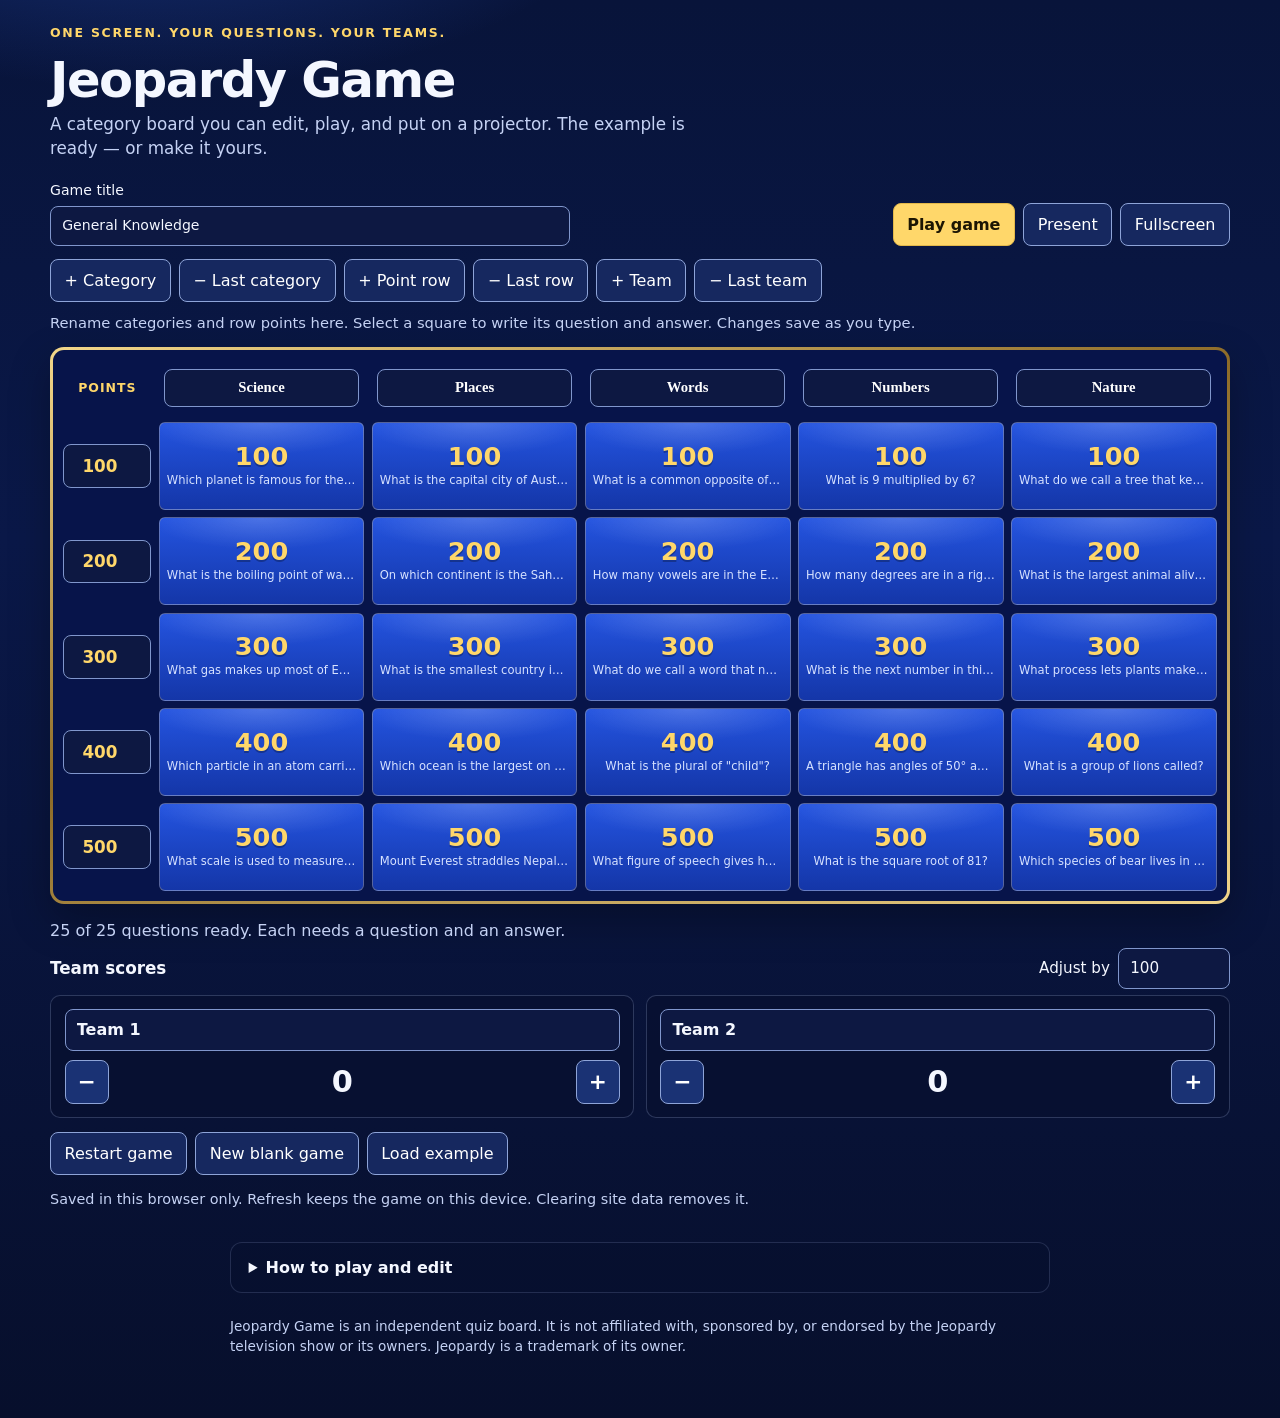
==== index.html @ b9f6a31b "Add a playable Jeopardy-style board A static board for GitHub Pages: edit categories, questions, and" ====
<!DOCTYPE html>
<html lang="en">
<head>
  <meta charset="utf-8">
  <meta name="viewport" content="width=device-width, initial-scale=1">
  <meta name="color-scheme" content="dark">
  <meta name="description" content="Play and edit a Jeopardy-style quiz board with team scores. It runs in the browser, with nothing to install.">
  <title>Jeopardy Game</title>
  <link rel="icon" href="favicon.svg" type="image/svg+xml">
  <link rel="stylesheet" href="styles.css">
</head>
<body>
  <a class="skip" href="#grid">Skip to the board</a>
  <main id="app" class="app">
    <header class="intro">
      <p class="kicker">One screen. Your questions. Your teams.</p>
      <h1>Jeopardy Game</h1>
      <p class="subtitle">A category board you can edit, play, and put on a projector. The example is ready — or make it yours.</p>
      <noscript><p class="warning">Enable JavaScript to edit and play. No account is needed.</p></noscript>
    </header>

    <div id="board" hidden>
      <p id="storage-warning" class="warning" role="alert" hidden></p>
      <div class="toolbar">
        <label class="title-field">
          <span class="title-label">Game title</span>
          <input id="game-title" maxlength="100" autocomplete="off">
        </label>
        <div class="actions">
          <button id="mode-toggle" class="btn primary" type="button">Play game</button>
          <button id="present-toggle" class="btn" type="button">Present</button>
          <button id="fullscreen-toggle" class="btn" type="button">Fullscreen</button>
        </div>
      </div>

      <div id="edit-tools" class="edit-tools">
        <button type="button" class="btn" data-action="add-category">+ Category</button>
        <button type="button" class="btn" data-action="remove-category">&minus; Last category</button>
        <button type="button" class="btn" data-action="add-row">+ Point row</button>
        <button type="button" class="btn" data-action="remove-row">&minus; Last row</button>
        <button type="button" class="btn" data-action="add-team">+ Team</button>
        <button type="button" class="btn" data-action="remove-team">&minus; Last team</button>
        <p class="help">Rename categories and row points here. Select a square to write its question and answer. Changes save as you type.</p>
      </div>

      <div class="grid-scroll">
        <div id="grid" class="grid" aria-label="Game board"></div>
      </div>

      <p id="status" class="status" role="status"></p>

      <div class="toolbar scores-head">
        <strong>Team scores</strong>
        <label class="step-field">Adjust by
          <input id="score-step" type="number" min="1" max="100000" step="1" inputmode="numeric" autocomplete="off">
        </label>
      </div>
      <div id="teams" class="teams"></div>

      <div class="actions game-actions">
        <button id="restart" class="btn" type="button">Restart game</button>
        <button id="blank" class="btn" type="button">New blank game</button>
        <button id="example" class="btn" type="button">Load example</button>
      </div>
      <p class="help save-note">Saved in this browser only. Refresh keeps the game on this device. Clearing site data removes it.</p>
    </div>

    <dialog id="editor" aria-labelledby="editor-title">
      <h2 id="editor-title">Edit question</h2>
      <p class="help">Changes save as you type.</p>
      <label class="field">Question
        <textarea id="edit-question" maxlength="2000"></textarea>
      </label>
      <label class="field">Answer
        <textarea id="edit-answer" maxlength="2000"></textarea>
      </label>
      <label class="check">
        <input id="edit-played" type="checkbox"> Already played
      </label>
      <div class="dialog-actions">
        <button id="edit-done" class="btn primary" type="button">Done</button>
      </div>
    </dialog>

    <dialog id="clue" aria-labelledby="clue-heading">
      <div class="clue-bar">
        <h2 id="clue-heading"></h2>
        <button id="close-clue" class="btn" type="button">Back to grid · mark played</button>
      </div>
      <div class="clue-stage">
        <button id="reveal" class="reveal" type="button">
          <span class="kicker">Question</span>
          <span id="clue-text" class="clue-text"></span>
          <span id="reveal-hint" class="reveal-hint">Reveal answer · click here or press Enter</span>
        </button>
        <div id="answer-wrap" hidden aria-live="polite">
          <p class="kicker">Answer</p>
          <p id="answer-text" class="answer-text"></p>
        </div>
      </div>
      <p id="award-hint" class="help center"></p>
      <div id="clue-teams" class="teams"></div>
    </dialog>
  </main>

  <details class="how-to">
    <summary>How to play and edit</summary>
    <ol>
      <li><strong>Edit the board.</strong> Choose Edit game, rename the categories, and set the points at the start of each row. Click a square to write a question and an answer. Add or remove categories and point rows. Removing one deletes its questions and asks you to confirm.</li>
      <li><strong>Name the teams</strong> before you play. You can add or remove teams in the editor. Removing a team deletes its score and asks you to confirm.</li>
      <li><strong>Play.</strong> A team picks a category and a point value. Click the square to show the question, then click again (or press Enter) to show the answer. There is no automatic judging.</li>
      <li><strong>Score by hand.</strong> While a question is open, + and − add or subtract that question’s points for one team. Scores may go below zero. Back to grid marks the square played, and it turns grey.</li>
      <li><strong>Adjust on the grid.</strong> Set Adjust by, then use a team’s + or − to add or subtract that amount — a bonus, a correction, or a penalty you choose.</li>
      <li><strong>Present</strong> fills the window for a projector or TV. Team scores stay on screen when a question is open. Fullscreen hides the browser toolbar. Exit presentation (or Escape, when no question is open) returns to the page.</li>
      <li><strong>Restart game</strong> clears played squares and sets scores to zero. Questions, categories, point values, and team names stay. New blank game and Load example replace the current game. Each asks you to confirm.</li>
    </ol>
    <p>Only squares with both a question and an answer can be played. The line under the board shows how many are ready, or how many are left.</p>
  </details>

  <footer class="disclaimer">
    <p>Jeopardy Game is an independent quiz board. It is not affiliated with, sponsored by, or endorsed by the Jeopardy television show or its owners. Jeopardy is a trademark of its owner.</p>
  </footer>

  <script type="module" src="js/main.js"></script>
</body>
</html>
---- styles.css ----
:root {
  --ink: #f4f7ff;
  --muted: #c5d2f4;
  --gold: #ffd76a;
  --gold-deep: #e3b84a;
  --navy: #071033;
  --board: #0b1d6e;
  --board-deep: #07144a;
  --cell-top: #2454e0;
  --cell-bottom: #1436a8;
  --line: rgba(255, 215, 120, 0.28);
  --panel: rgba(8, 16, 48, 0.72);
  --focus: #9ae7ff;
  color-scheme: dark;
}

*,
*::before,
*::after {
  box-sizing: border-box;
}

[hidden] {
  display: none !important;
}

html {
  scroll-behavior: smooth;
}

body {
  margin: 0;
  min-height: 100vh;
  color: var(--ink);
  background:
    radial-gradient(900px 420px at 12% -10%, rgba(46, 92, 214, 0.45), transparent 55%),
    linear-gradient(180deg, #08143a 0%, #0a1848 38%, #070f2c 100%);
  font-family: "Segoe UI", "Avenir Next", system-ui, sans-serif;
  font-size: 16px;
  line-height: 1.45;
}

button,
input,
textarea {
  font: inherit;
  color: inherit;
  touch-action: manipulation;
}

button {
  cursor: pointer;
}

button:disabled {
  cursor: default;
  opacity: 0.45;
}

:focus-visible {
  outline: 3px solid var(--focus);
  outline-offset: 2px;
}

.skip {
  position: absolute;
  left: 0.75rem;
  top: -3rem;
  z-index: 5;
  background: #fff;
  color: #102046;
  padding: 0.4rem 0.7rem;
  border-radius: 6px;
}

.skip:focus {
  top: 0.75rem;
}

.app {
  width: min(1180px, calc(100% - 2rem));
  margin: 0 auto;
  padding: 1.5rem 0 2rem;
}

.intro h1 {
  margin: 0.2rem 0 0.35rem;
  font-size: clamp(2rem, 4vw, 3.1rem);
  letter-spacing: -0.03em;
  line-height: 1.05;
}

.kicker {
  margin: 0 0 0.75rem;
  color: var(--gold);
  font-size: 0.78rem;
  font-weight: 700;
  letter-spacing: 0.14em;
  text-transform: uppercase;
}

.subtitle,
.help {
  color: var(--muted);
}

.subtitle {
  margin: 0 0 0.5rem;
  max-width: 42rem;
  font-size: 1.05rem;
}

.toolbar {
  display: flex;
  align-items: flex-end;
  justify-content: space-between;
  flex-wrap: wrap;
  gap: 0.85rem 1rem;
  margin: 1.25rem 0 0.85rem;
}

.actions,
.dialog-actions,
.game-actions {
  display: flex;
  flex-wrap: wrap;
  gap: 0.5rem;
  align-items: center;
}

.game-actions {
  margin-top: 0.4rem;
}

.title-field {
  flex: 1 1 240px;
  max-width: 520px;
  display: flex;
  flex-direction: column;
  gap: 0.3rem;
  font-size: 0.88rem;
}

.step-field {
  display: flex;
  align-items: center;
  gap: 0.5rem;
  font-size: 0.95rem;
}

.step-field input {
  width: 7rem;
}

.btn {
  border: 1px solid #8ea4d8;
  border-radius: 8px;
  background: #16285f;
  color: #fff;
  padding: 0.55rem 0.85rem;
}

.btn:hover:not(:disabled) {
  background: #22387d;
}

.btn.primary {
  background: var(--gold);
  border-color: var(--gold-deep);
  color: #1c1503;
  font-weight: 700;
}

.btn.primary:hover:not(:disabled) {
  background: #ffe39a;
}

input,
textarea {
  width: 100%;
  background: #0d1842;
  border: 1px solid #8096cc;
  border-radius: 8px;
  padding: 0.55rem 0.7rem;
}

textarea {
  min-height: 7.5rem;
  resize: vertical;
}

.edit-tools {
  display: flex;
  flex-wrap: wrap;
  gap: 0.5rem;
  align-items: center;
  margin-bottom: 0.85rem;
}

.edit-tools .help {
  flex-basis: 100%;
  margin: 0.15rem 0 0;
  font-size: 0.92rem;
}

.grid-scroll {
  overflow-x: auto;
  padding: 2px;
}

.board-frame,
.grid-scroll {
  background:
    linear-gradient(var(--board-deep), var(--board-deep)) padding-box,
    linear-gradient(160deg, #f3d78a, #8d6b28 45%, #f0d48a) border-box;
  border: 3px solid transparent;
  border-radius: 14px;
}

.grid-scroll {
  padding: 0.65rem;
  box-shadow: 0 16px 40px rgba(0, 0, 0, 0.28);
}

.grid {
  --cols: 5;
  display: grid;
  gap: 0.45rem;
  min-width: calc(var(--cols) * 7.4rem);
}

.app.is-editing .grid {
  min-width: calc(5.4rem + var(--cols) * 7.4rem);
  grid-template-columns: minmax(4.6rem, 5.5rem) repeat(var(--cols), minmax(0, 1fr));
}

.app:not(.is-editing) .grid {
  grid-template-columns: repeat(var(--cols), minmax(0, 1fr));
}

.app:not(.is-editing) .category {
  background: rgba(0, 0, 0, 0.22);
  border-radius: 6px;
  min-height: 3.6rem;
  padding: 0.5rem 0.35rem;
}

.corner,
.category,
.points {
  display: flex;
  align-items: center;
  justify-content: center;
  min-width: 0;
  min-height: 3.4rem;
  text-align: center;
}

.corner {
  color: var(--gold);
  font-size: 0.78rem;
  font-weight: 700;
  letter-spacing: 0.08em;
  text-transform: uppercase;
}

.category {
  color: #fff;
  font-family: Georgia, "Palatino Linotype", Palatino, serif;
  font-weight: 700;
  font-size: clamp(0.78rem, 1.15vw, 1.05rem);
  letter-spacing: 0.04em;
  line-height: 1.2;
  text-transform: uppercase;
  overflow-wrap: anywhere;
  text-shadow: 0 2px 8px rgba(0, 0, 0, 0.35);
  padding: 0.35rem;
}

.category input,
.points input {
  text-align: center;
  font-weight: 700;
  min-width: 0;
  text-transform: none;
}

.points input {
  color: var(--gold);
  font-size: 1.05rem;
}

.cell {
  appearance: none;
  display: flex;
  flex-direction: column;
  align-items: center;
  justify-content: center;
  gap: 0.15rem;
  min-width: 0;
  min-height: 5.1rem;
  padding: 0.4rem 0.45rem;
  border: 1px solid var(--line);
  border-radius: 6px;
  background:
    radial-gradient(120% 80% at 50% 0%, rgba(255, 255, 255, 0.18), transparent 46%),
    linear-gradient(180deg, var(--cell-top), var(--cell-bottom));
  color: var(--gold);
  text-shadow: 0 2px 0 rgba(5, 16, 48, 0.35);
  user-select: none;
}

.cell:hover:not(:disabled) {
  background:
    radial-gradient(120% 80% at 50% 0%, rgba(255, 255, 255, 0.26), transparent 46%),
    linear-gradient(180deg, #3a6af0, #1a44c4);
}

.cell .value {
  font-size: clamp(1.35rem, 2.5vw, 2.35rem);
  font-weight: 800;
  font-variant-numeric: tabular-nums;
  line-height: 1;
}

.cell .detail {
  max-width: 100%;
  overflow: hidden;
  text-overflow: ellipsis;
  white-space: nowrap;
  color: #d7e2ff;
  font-size: 0.72rem;
  font-weight: 500;
  text-shadow: none;
}

.cell.played {
  background: #3c4454;
  border-color: #5c6576;
  color: #d5dbe6;
  text-shadow: none;
}

.cell.played .detail {
  color: #b7c0d0;
}

.cell.incomplete:not(.played) {
  border-style: dashed;
}

.cell:disabled {
  opacity: 1;
}

.status {
  margin: 0.9rem 0 0.2rem;
  color: var(--muted);
}

.scores-head {
  margin-top: 0.35rem;
  margin-bottom: 0.35rem;
  align-items: center;
}

.scores-head strong {
  font-size: 1.05rem;
}

.teams {
  display: flex;
  flex-wrap: wrap;
  gap: 0.7rem;
  margin: 0.35rem 0 0.9rem;
}

.team {
  flex: 1 1 190px;
  min-width: 0;
  padding: 0.8rem 0.85rem;
  background: var(--panel);
  border: 1px solid rgba(180, 200, 245, 0.22);
  border-radius: 10px;
}

.team input {
  margin-bottom: 0.55rem;
  font-weight: 600;
}

.team-name {
  display: block;
  margin-bottom: 0.35rem;
  font-weight: 700;
  overflow-wrap: anywhere;
}

.score-controls {
  display: flex;
  align-items: center;
  justify-content: space-between;
  gap: 0.45rem;
}

.score {
  font-size: 1.9rem;
  font-weight: 800;
  font-variant-numeric: tabular-nums;
  line-height: 1;
  overflow-wrap: anywhere;
}

.score-btn {
  min-width: 44px;
  min-height: 44px;
  border-radius: 8px;
  border: 1px solid #8ea4d8;
  background: #1a3274;
  color: #fff;
  font-size: 1.35rem;
  font-weight: 700;
  line-height: 1;
}

.score-btn:hover {
  background: #27448f;
}

.save-note {
  margin: 0.85rem 0 0;
  font-size: 0.9rem;
}

.warning {
  margin: 0.85rem 0 0;
  padding: 0.75rem 0.85rem;
  color: var(--gold);
  border: 1px solid var(--gold);
  border-radius: 8px;
  background: rgba(255, 215, 106, 0.08);
}

dialog {
  border: 1px solid #9aafdf;
  border-radius: 14px;
  background: #101a44;
  color: var(--ink);
  padding: 1.25rem 1.35rem 1.4rem;
  width: min(640px, calc(100% - 2rem));
}

dialog::backdrop {
  background: rgba(3, 8, 24, 0.78);
}

dialog h2 {
  margin: 0;
  font-size: 1.25rem;
}

.field {
  display: flex;
  flex-direction: column;
  gap: 0.35rem;
  margin: 0.9rem 0;
}

.check {
  display: flex;
  align-items: center;
  gap: 0.5rem;
  margin: 0.2rem 0 1rem;
}

.check input {
  width: auto;
}

.dialog-actions {
  justify-content: flex-end;
}

#clue {
  width: 100vw;
  height: 100vh;
  height: 100dvh;
  max-width: none;
  max-height: none;
  margin: 0;
  border: 0;
  border-radius: 0;
  background:
    radial-gradient(800px 400px at 50% 0%, rgba(46, 92, 214, 0.35), transparent 60%),
    #071033;
}

#clue[open] {
  display: flex;
  flex-direction: column;
  overflow: hidden;
}

.clue-bar {
  display: flex;
  align-items: center;
  justify-content: space-between;
  gap: 0.75rem 1rem;
  flex-wrap: wrap;
  flex: none;
}

.clue-bar h2 {
  font-size: clamp(1.1rem, 2vw, 1.6rem);
}

.clue-stage {
  flex: 1;
  min-height: 0;
  overflow: auto;
  display: flex;
  flex-direction: column;
  align-items: center;
  justify-content: center;
  text-align: center;
  padding: clamp(1rem, 4vh, 3rem) 0.5rem;
}

.reveal {
  border: 0;
  background: transparent;
  width: min(1000px, 100%);
  padding: 0.5rem;
  color: inherit;
}

.reveal:focus-visible {
  outline: none;
}

.reveal:focus-visible .clue-text {
  text-decoration: underline;
  text-decoration-color: var(--focus);
  text-decoration-thickness: 3px;
  text-underline-offset: 0.16em;
}

.reveal.is-revealed {
  cursor: default;
}

.clue-text,
.answer-text {
  display: block;
  margin: 0.35rem 0 0;
  font-size: clamp(1.7rem, 4.4vw, 3.6rem);
  line-height: 1.25;
  overflow-wrap: anywhere;
  white-space: pre-wrap;
}

.answer-text {
  color: var(--gold);
  font-weight: 700;
}

.app.is-editing .cell {
  min-height: 5.5rem;
}

.app.is-editing .cell .value {
  font-size: clamp(1.15rem, 2vw, 1.7rem);
}

.reveal-hint {
  display: block;
  margin-top: 1.6rem;
  color: var(--muted);
  font-size: 0.95rem;
}

.center {
  text-align: center;
  flex: none;
  margin: 0.2rem 0 0.4rem;
}

#clue .teams {
  flex: none;
  margin-bottom: 0.2rem;
}

.how-to,
.disclaimer {
  width: min(820px, calc(100% - 2rem));
  margin: 0 auto 1.5rem;
  color: var(--muted);
}

.how-to {
  background: rgba(8, 16, 48, 0.45);
  border: 1px solid rgba(180, 200, 245, 0.16);
  border-radius: 12px;
  padding: 0.85rem 1.1rem 0.2rem;
}

.how-to summary {
  cursor: pointer;
  color: var(--ink);
  font-weight: 700;
  margin-bottom: 0.6rem;
}

.how-to li {
  margin: 0.45rem 0;
}

.disclaimer {
  font-size: 0.85rem;
  padding-bottom: 1.5rem;
}

.app.is-presenting {
  position: fixed;
  inset: 0;
  z-index: 20;
  display: flex;
  flex-direction: column;
  width: auto;
  max-width: none;
  margin: 0;
  padding: 0.65rem 1rem 0.85rem;
  overflow: auto;
  background: #061033;
}

.app.is-presenting #board {
  flex: 1;
  display: flex;
  flex-direction: column;
  min-height: 0;
}

.app.is-presenting .grid-scroll {
  flex: 1 1 auto;
  min-height: 0;
  display: flex;
  flex-direction: column;
}

.app.is-presenting .grid {
  flex: 1;
  min-height: 0;
  grid-template-rows: auto repeat(var(--rows, 5), minmax(64px, 1fr));
}

body.is-presenting {
  overflow: hidden;
}

.app.is-presenting .intro,
.app.is-presenting .save-note {
  display: none;
}

.app.is-presenting .title-field {
  flex: 1 1 100%;
  max-width: none;
}

.app.is-presenting .title-label {
  position: absolute;
  width: 1px;
  height: 1px;
  overflow: hidden;
  clip: rect(0 0 0 0);
}

.app.is-presenting .title-field input {
  border-color: transparent;
  background: transparent;
  text-align: center;
  font-size: clamp(1.6rem, 3vw, 2.5rem);
  font-weight: 800;
  padding-top: 0.15rem;
  padding-bottom: 0.15rem;
}

.app.is-presenting .toolbar {
  margin-top: 0.25rem;
}

.app.is-presenting .category {
  font-size: clamp(0.9rem, 2.1vh, 1.65rem);
}

.app.is-presenting .cell {
  min-height: 0;
  height: 100%;
}

.app.is-presenting .cell .value {
  font-size: clamp(1.8rem, 5.6vh, 4.25rem);
}

.app.is-presenting .team {
  background: rgba(12, 24, 68, 0.9);
}

.app.is-presenting .score {
  font-size: clamp(1.8rem, 3vh, 2.4rem);
}

body:not(.is-editing) .title-label {
  position: absolute;
  width: 1px;
  height: 1px;
  overflow: hidden;
  clip: rect(0 0 0 0);
}

body:not(.is-editing) .title-field input {
  border-color: transparent;
  background: transparent;
  font-size: clamp(1.35rem, 2.4vw, 1.9rem);
  font-weight: 800;
  padding-left: 0;
  padding-right: 0;
}

@media (max-width: 640px) {
  .app {
    width: min(100% - 1.2rem, 1180px);
    padding-top: 1rem;
  }

  .toolbar,
  .scores-head {
    align-items: stretch;
  }

  .title-field,
  .step-field {
    max-width: none;
  }

  .step-field {
    justify-content: space-between;
  }

  .cell {
    min-height: 4.4rem;
  }

  #clue {
    padding: 0.85rem;
  }

  .clue-text,
  .answer-text {
    font-size: clamp(1.45rem, 7vw, 2.2rem);
  }
}

@media (prefers-reduced-motion: reduce) {
  html {
    scroll-behavior: auto;
  }
}
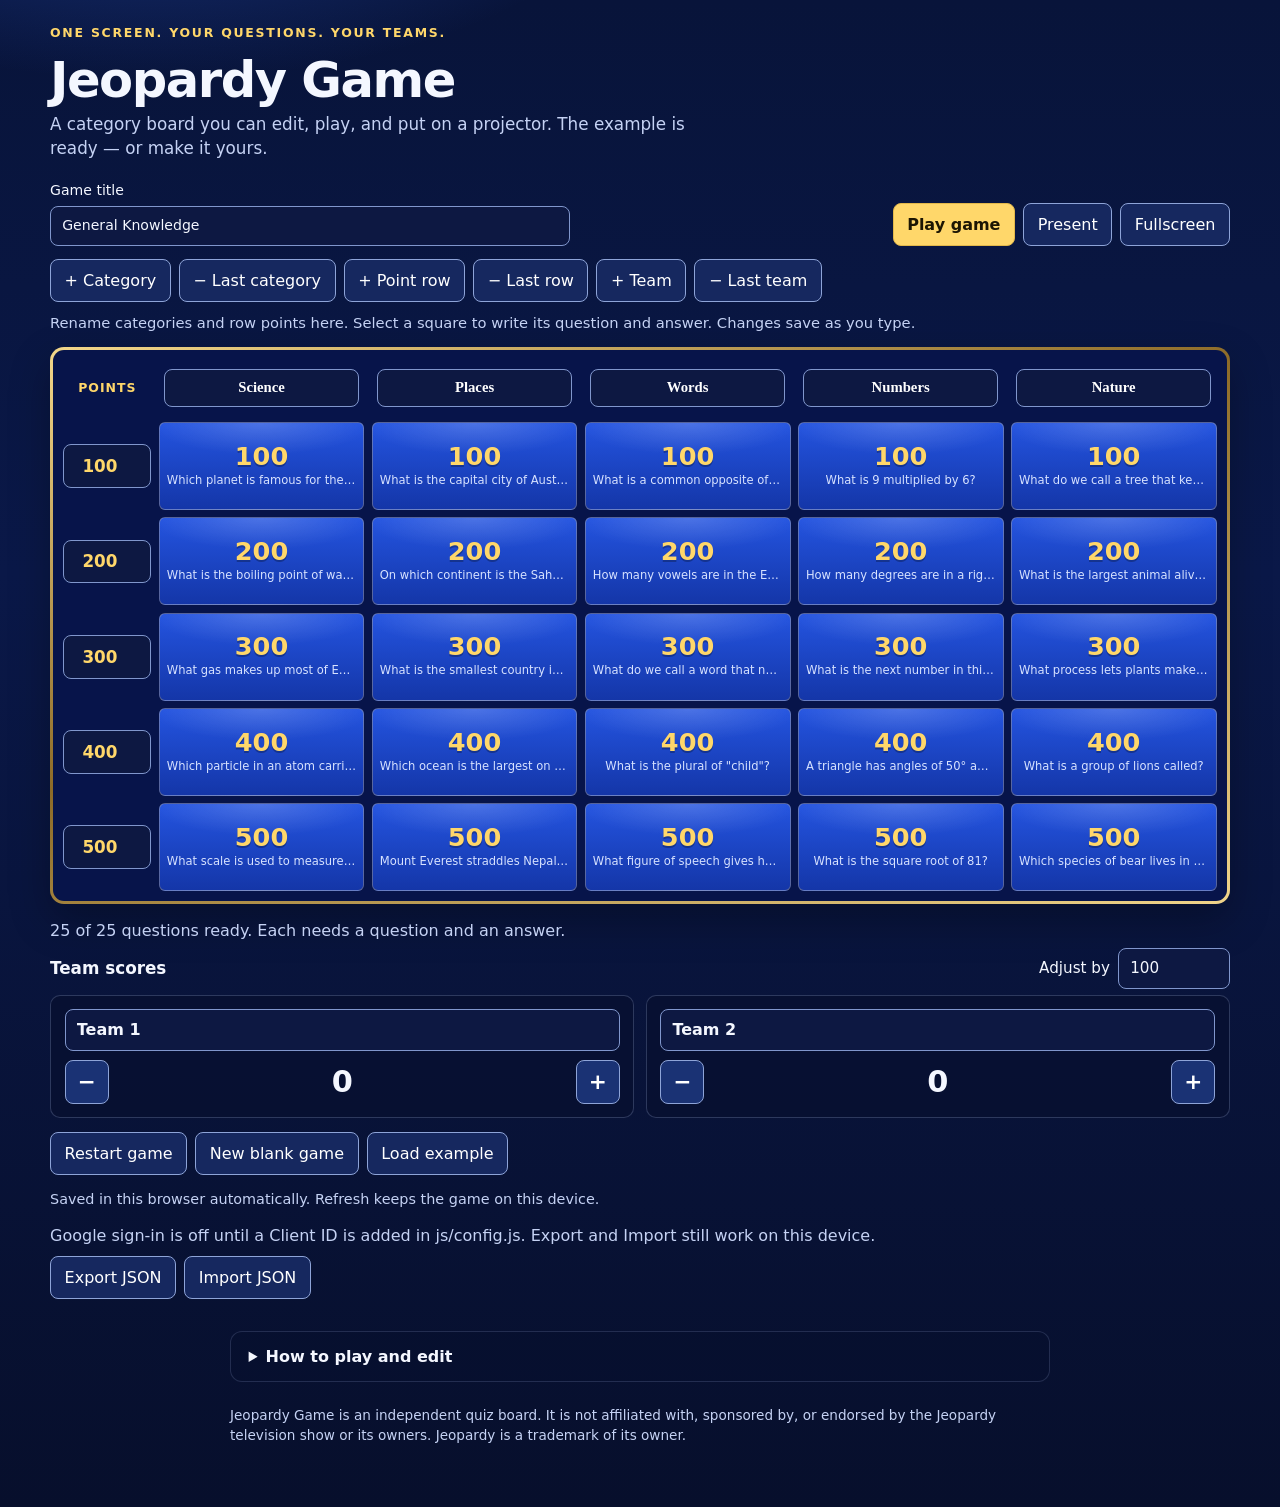
==== commit b95057b5: "Add Google Drive save and JSON import/export Sign in with Google to keep games in a Drive folder, an" ====
--- a/index.html
+++ b/index.html
@@ -62,8 +62,47 @@
         <button id="blank" class="btn" type="button">New blank game</button>
         <button id="example" class="btn" type="button">Load example</button>
       </div>
-      <p class="help save-note">Saved in this browser only. Refresh keeps the game on this device. Clearing site data removes it.</p>
+      <p class="help save-note">Saved in this browser automatically. Refresh keeps the game on this device.</p>
+
+      <section id="library" class="library" aria-label="Save and open games">
+        <p id="library-note" class="help" hidden></p>
+        <p id="library-message" class="status" role="status" hidden></p>
+        <div class="actions">
+          <button id="google-sign-in" class="btn" type="button" hidden>Sign in with Google</button>
+          <span id="google-account" class="account" hidden></span>
+          <button id="google-sign-out" class="btn" type="button" hidden>Sign out</button>
+          <button id="drive-save" class="btn" type="button" hidden>Save to Drive</button>
+          <button id="drive-open" class="btn" type="button" hidden>Open from Drive</button>
+          <button id="export-json" class="btn" type="button">Export JSON</button>
+          <button id="import-json" class="btn" type="button">Import JSON</button>
+          <input id="import-file" type="file" accept="application/json,.json" hidden>
+        </div>
+      </section>
     </div>
+
+    <dialog id="drive-save-dialog" aria-labelledby="drive-save-title">
+      <h2 id="drive-save-title">Save to Drive</h2>
+      <p id="drive-save-hint" class="help"></p>
+      <label class="field">File name
+        <input id="drive-file-name" maxlength="120" autocomplete="off">
+      </label>
+      <p id="drive-save-error" class="warning" role="alert" hidden></p>
+      <div class="dialog-actions">
+        <button id="drive-save-cancel" class="btn" type="button">Cancel</button>
+        <button id="drive-save-new" class="btn" type="button">Save as new</button>
+        <button id="drive-save-confirm" class="btn primary" type="button">Save</button>
+      </div>
+    </dialog>
+
+    <dialog id="drive-open-dialog" aria-labelledby="drive-open-title">
+      <h2 id="drive-open-title">Open from Drive</h2>
+      <p class="help">Games in your Jeopardy Games folder. Opening one replaces the game on this screen.</p>
+      <p id="drive-open-status" class="status" role="status"></p>
+      <ul id="drive-file-list" class="file-list"></ul>
+      <div class="dialog-actions">
+        <button id="drive-open-close" class="btn" type="button">Close</button>
+      </div>
+    </dialog>
 
     <dialog id="editor" aria-labelledby="editor-title">
       <h2 id="editor-title">Edit question</h2>
@@ -113,6 +152,7 @@
       <li><strong>Adjust on the grid.</strong> Set Adjust by, then use a team’s + or − to add or subtract that amount — a bonus, a correction, or a penalty you choose.</li>
       <li><strong>Present</strong> fills the window for a projector or TV. Team scores stay on screen when a question is open. Fullscreen hides the browser toolbar. Exit presentation (or Escape, when no question is open) returns to the page.</li>
       <li><strong>Restart game</strong> clears played squares and sets scores to zero. Questions, categories, point values, and team names stay. New blank game and Load example replace the current game. Each asks you to confirm.</li>
+      <li><strong>Keep a copy.</strong> Export JSON downloads the game, and Import JSON loads one back. With a Google Client ID in <code>js/config.js</code>, Sign in with Google can save and open games in a Drive folder named Jeopardy Games.</li>
     </ol>
     <p>Only squares with both a question and an answer can be played. The line under the board shows how many are ready, or how many are left.</p>
   </details>
--- a/styles.css
+++ b/styles.css
@@ -432,6 +432,81 @@
   font-size: 0.9rem;
 }
 
+.library {
+  margin-top: 0.9rem;
+}
+
+.library .help {
+  margin: 0 0 0.55rem;
+}
+
+.library .actions {
+  margin-top: 0.35rem;
+}
+
+.account {
+  display: inline-flex;
+  align-items: center;
+  max-width: 100%;
+  padding: 0.45rem 0.75rem;
+  border-radius: 999px;
+  background: rgba(255, 215, 106, 0.12);
+  border: 1px solid rgba(255, 215, 106, 0.45);
+  color: var(--gold);
+  font-size: 0.92rem;
+  font-weight: 600;
+  overflow-wrap: anywhere;
+}
+
+.file-list {
+  list-style: none;
+  margin: 0.6rem 0 0;
+  padding: 0;
+  display: flex;
+  flex-direction: column;
+  gap: 0.45rem;
+  max-height: min(50vh, 420px);
+  overflow: auto;
+}
+
+.file-row {
+  display: flex;
+  gap: 0.45rem;
+  align-items: stretch;
+}
+
+.file-open {
+  flex: 1;
+  min-width: 0;
+  text-align: left;
+  background: #16285f;
+  color: #fff;
+  border: 1px solid #8ea4d8;
+  border-radius: 8px;
+  padding: 0.55rem 0.75rem;
+  cursor: pointer;
+}
+
+.file-open:hover:not(:disabled) {
+  background: #22387d;
+}
+
+.file-open span,
+.file-open small {
+  display: block;
+  overflow-wrap: anywhere;
+}
+
+.file-open small {
+  margin-top: 0.15rem;
+  color: var(--muted);
+  font-size: 0.82rem;
+}
+
+.app.is-presenting .library {
+  display: none;
+}
+
 .warning {
   margin: 0.85rem 0 0;
   padding: 0.75rem 0.85rem;
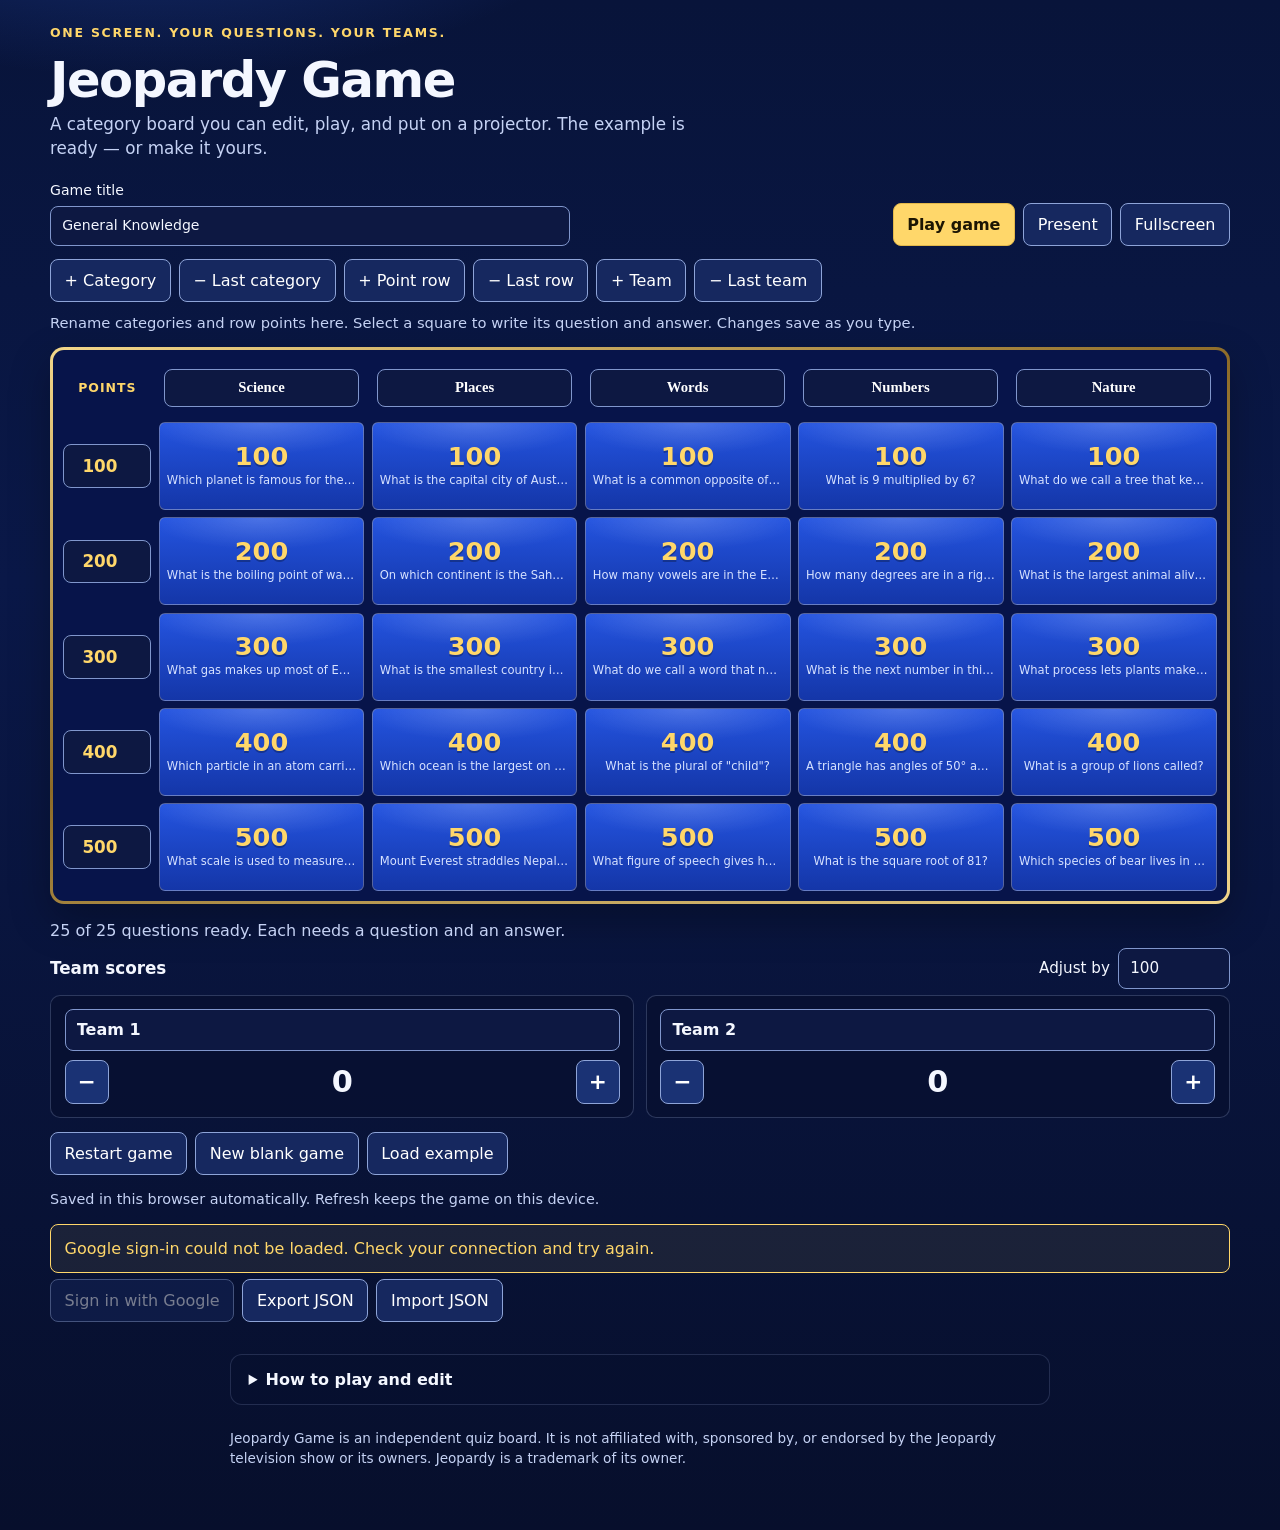
==== commit 413ed347: "Match category headers to the point-value size Use Bebas Neue so category names stay as large as the" ====
--- a/index.html
+++ b/index.html
@@ -7,6 +7,9 @@
   <meta name="description" content="Play and edit a Jeopardy-style quiz board with team scores. It runs in the browser, with nothing to install.">
   <title>Jeopardy Game</title>
   <link rel="icon" href="favicon.svg" type="image/svg+xml">
+  <link rel="preconnect" href="https://fonts.googleapis.com">
+  <link rel="preconnect" href="https://fonts.gstatic.com" crossorigin>
+  <link href="https://fonts.googleapis.com/css2?family=Bebas+Neue&display=swap" rel="stylesheet">
   <link rel="stylesheet" href="styles.css">
 </head>
 <body>
--- a/styles.css
+++ b/styles.css
@@ -765,17 +765,9 @@
   margin-top: 0.25rem;
 }
 
-.app.is-presenting .category {
-  font-size: clamp(0.9rem, 2.1vh, 1.65rem);
-}
-
 .app.is-presenting .cell {
   min-height: 0;
   height: 100%;
-}
-
-.app.is-presenting .cell .value {
-  font-size: clamp(1.8rem, 5.6vh, 4.25rem);
 }
 
 .app.is-presenting .team {
@@ -842,3 +834,346 @@
     scroll-behavior: auto;
   }
 }
+
+/*
+ * Play and present keep the whole board inside the viewport.
+ * Edit mode is unchanged and may scroll.
+ */
+body:not(.is-editing) .app {
+  display: flex;
+  flex-direction: column;
+  width: 100%;
+  max-width: none;
+  height: 100dvh;
+  max-height: 100dvh;
+  margin: 0;
+  padding: clamp(0.3rem, 1vh, 0.7rem) clamp(0.4rem, 1.4vw, 0.9rem);
+  overflow: hidden;
+}
+
+body:not(.is-editing) .intro {
+  flex: none;
+  display: flex;
+  align-items: baseline;
+  gap: 0.5rem;
+  min-height: 0;
+}
+
+body:not(.is-editing) .intro .kicker,
+body:not(.is-editing) .intro .subtitle {
+  display: none;
+}
+
+body:not(.is-editing) .intro h1 {
+  margin: 0;
+  font-size: clamp(0.9rem, 2.2vh, 1.35rem);
+  line-height: 1.1;
+}
+
+body:not(.is-editing) #board {
+  flex: 1 1 auto;
+  min-height: 0;
+  min-width: 0;
+  display: flex;
+  flex-direction: column;
+  gap: clamp(0.15rem, 0.6vh, 0.4rem);
+}
+
+body:not(.is-editing) .toolbar,
+body:not(.is-editing) .scores-head {
+  flex: none;
+  margin: 0;
+  gap: 0.35rem 0.6rem;
+  align-items: center;
+}
+
+body:not(.is-editing) .title-field {
+  min-width: 0;
+  flex: 1 1 auto;
+  max-width: none;
+}
+
+body:not(.is-editing) .title-field input {
+  min-width: 0;
+  padding-top: 0.1rem;
+  padding-bottom: 0.1rem;
+  font-size: clamp(0.95rem, 2.4vh, 1.7rem);
+  text-overflow: ellipsis;
+}
+
+body:not(.is-editing) .actions,
+body:not(.is-editing) .game-actions {
+  flex: none;
+  flex-wrap: wrap;
+  gap: 0.3rem;
+  margin: 0;
+}
+
+body:not(.is-editing) .btn,
+body:not(.is-editing) .score-btn {
+  padding: 0.22rem 0.5rem;
+  font-size: clamp(0.68rem, 1.6vh, 0.92rem);
+}
+
+body:not(.is-editing) .score-btn {
+  min-width: clamp(1.5rem, 3.2vh, 2.4rem);
+  min-height: clamp(1.5rem, 3.2vh, 2.4rem);
+  width: clamp(1.5rem, 3.2vh, 2.4rem);
+  height: clamp(1.5rem, 3.2vh, 2.4rem);
+  padding: 0;
+}
+
+body:not(.is-editing) .save-note {
+  display: none;
+}
+
+body:not(.is-editing) .library {
+  flex: none;
+  margin: 0;
+}
+
+body:not(.is-editing) .library .help,
+body:not(.is-editing) .library .status,
+body:not(.is-editing) #library-message {
+  margin: 0;
+  font-size: clamp(0.65rem, 1.5vh, 0.82rem);
+  white-space: nowrap;
+  overflow: hidden;
+  text-overflow: ellipsis;
+}
+
+body:not(.is-editing) .status {
+  flex: none;
+  margin: 0;
+  font-size: clamp(0.65rem, 1.5vh, 0.88rem);
+  line-height: 1.2;
+  white-space: nowrap;
+  overflow: hidden;
+  text-overflow: ellipsis;
+}
+
+body:not(.is-editing) .step-field {
+  font-size: clamp(0.68rem, 1.6vh, 0.9rem);
+  gap: 0.3rem;
+}
+
+body:not(.is-editing) .step-field input {
+  width: 4.5rem;
+  padding: 0.15rem 0.35rem;
+}
+
+body:not(.is-editing) .scores-head strong {
+  font-size: clamp(0.75rem, 1.7vh, 1rem);
+}
+
+body:not(.is-editing) .teams {
+  flex: none;
+  display: grid;
+  grid-template-columns: repeat(auto-fit, minmax(min(100%, 9.5rem), 1fr));
+  gap: clamp(0.2rem, 0.5vh, 0.4rem);
+  margin: 0;
+}
+
+body:not(.is-editing) .team {
+  display: flex;
+  align-items: center;
+  gap: 0.35rem;
+  min-width: 0;
+  padding: 0.18rem 0.4rem;
+}
+
+body:not(.is-editing) .team-name {
+  flex: 1 1 auto;
+  min-width: 0;
+  margin: 0;
+  white-space: nowrap;
+  overflow: hidden;
+  text-overflow: ellipsis;
+  font-size: clamp(0.68rem, 1.6vh, 0.92rem);
+}
+
+body:not(.is-editing) .score-controls {
+  flex: none;
+  gap: 0.25rem;
+}
+
+body:not(.is-editing) .score {
+  font-size: clamp(0.85rem, 2.2vh, 1.45rem);
+}
+
+body:not(.is-editing) .grid-scroll {
+  flex: 1 1 auto;
+  min-height: 0;
+  min-width: 0;
+  overflow: hidden;
+  display: flex;
+  padding: clamp(0.25rem, 0.7vh, 0.5rem);
+}
+
+body:not(.is-editing) .grid {
+  --board-size: clamp(0.55rem, min(calc(10vw / var(--cols, 5)), calc(26vh / (var(--rows, 5) + 2))), 4rem);
+  flex: 1 1 auto;
+  width: 100%;
+  height: 100%;
+  min-width: 0;
+  min-height: 0;
+  gap: clamp(0.12rem, 0.45vmin, 0.4rem);
+  grid-template-rows: minmax(0, 2.05fr) repeat(var(--rows, 5), minmax(0, 1fr));
+  grid-template-columns: repeat(var(--cols, 5), minmax(0, 1fr));
+}
+
+body:not(.is-editing) .grid > * {
+  min-width: 0;
+  min-height: 0;
+}
+
+body:not(.is-editing) .category {
+  display: flex;
+  align-items: center;
+  justify-content: center;
+  overflow: hidden;
+  min-height: 0;
+  max-height: 100%;
+  padding: 0.12rem 0.18rem;
+  align-self: stretch;
+  text-transform: uppercase;
+}
+
+body:not(.is-editing) .category-label {
+  font-family: "Bebas Neue", "Arial Narrow", "Franklin Gothic Medium", "Nimbus Sans Narrow", sans-serif;
+  font-weight: 400;
+  font-size: var(--board-size);
+  line-height: 0.9;
+  letter-spacing: 0.01em;
+  text-transform: uppercase;
+  text-align: center;
+  overflow: hidden;
+  display: -webkit-box;
+  -webkit-box-orient: vertical;
+  -webkit-line-clamp: 3;
+  line-clamp: 3;
+  overflow-wrap: break-word;
+  max-height: 100%;
+  min-width: 0;
+}
+
+body:not(.is-editing) .cell {
+  min-height: 0;
+  height: 100%;
+  overflow: hidden;
+  padding: 0.08rem;
+  gap: 0;
+}
+
+body:not(.is-editing) .cell .value {
+  font-size: var(--board-size);
+  max-width: 100%;
+}
+
+body:not(.is-editing) .cell .detail {
+  font-size: clamp(0.45rem, 1.2vh, 0.7rem);
+}
+
+.app.is-presenting {
+  overflow: hidden;
+  padding: clamp(0.25rem, 0.8vh, 0.55rem) clamp(0.35rem, 1.2vw, 0.75rem);
+}
+
+.app.is-presenting .grid {
+  --board-size: clamp(1.8rem, 5.6vh, 4.25rem);
+  grid-template-rows: minmax(0, 2.35fr) repeat(var(--rows, 5), minmax(0, 1fr));
+}
+
+html:has(body.is-presenting) {
+  height: 100dvh;
+  overflow: hidden;
+}
+
+body.is-presenting {
+  min-height: 0;
+  height: 100dvh;
+  max-height: 100dvh;
+  overflow: hidden;
+}
+
+body.is-presenting .how-to,
+body.is-presenting .disclaimer,
+body.is-presenting .skip {
+  display: none;
+}
+
+#clue {
+  padding: clamp(0.35rem, 1.2vh, 1rem);
+  overflow: hidden;
+  max-height: 100dvh;
+}
+
+#clue[open] {
+  overflow: hidden;
+}
+
+.clue-bar {
+  flex-wrap: nowrap;
+  min-width: 0;
+  gap: 0.4rem;
+  margin: 0;
+}
+
+.clue-bar h2 {
+  flex: 1 1 auto;
+  min-width: 0;
+  overflow: hidden;
+  text-overflow: ellipsis;
+  white-space: nowrap;
+  font-size: clamp(0.8rem, 2.2vh, 1.45rem);
+}
+
+#close-clue {
+  flex: none;
+  padding: 0.28rem 0.5rem;
+  font-size: clamp(0.68rem, 1.6vh, 0.92rem);
+}
+
+.clue-stage {
+  overflow: hidden;
+  min-height: 0;
+  padding: clamp(0.2rem, 1vh, 1rem) 0.25rem;
+  container-type: size;
+  container-name: clue;
+}
+
+.clue-text,
+.answer-text {
+  font-size: clamp(0.8rem, min(8cqb, 5.5cqi), 3.2rem);
+  line-height: 1.15;
+}
+
+.reveal {
+  padding: 0.15rem;
+}
+
+.reveal-hint,
+#award-hint {
+  margin-top: 0.45rem;
+  font-size: clamp(0.62rem, 1.5vh, 0.9rem);
+  white-space: nowrap;
+  overflow: hidden;
+  text-overflow: ellipsis;
+}
+
+#clue .teams {
+  display: grid;
+  grid-template-columns: repeat(auto-fit, minmax(min(100%, 9rem), 1fr));
+  gap: 0.28rem;
+  margin: 0;
+  flex: none;
+}
+
+#clue .team {
+  padding: 0.15rem 0.4rem;
+}
+
+#clue .kicker {
+  margin-bottom: 0.25rem;
+  font-size: clamp(0.58rem, 1.3vh, 0.75rem);
+}
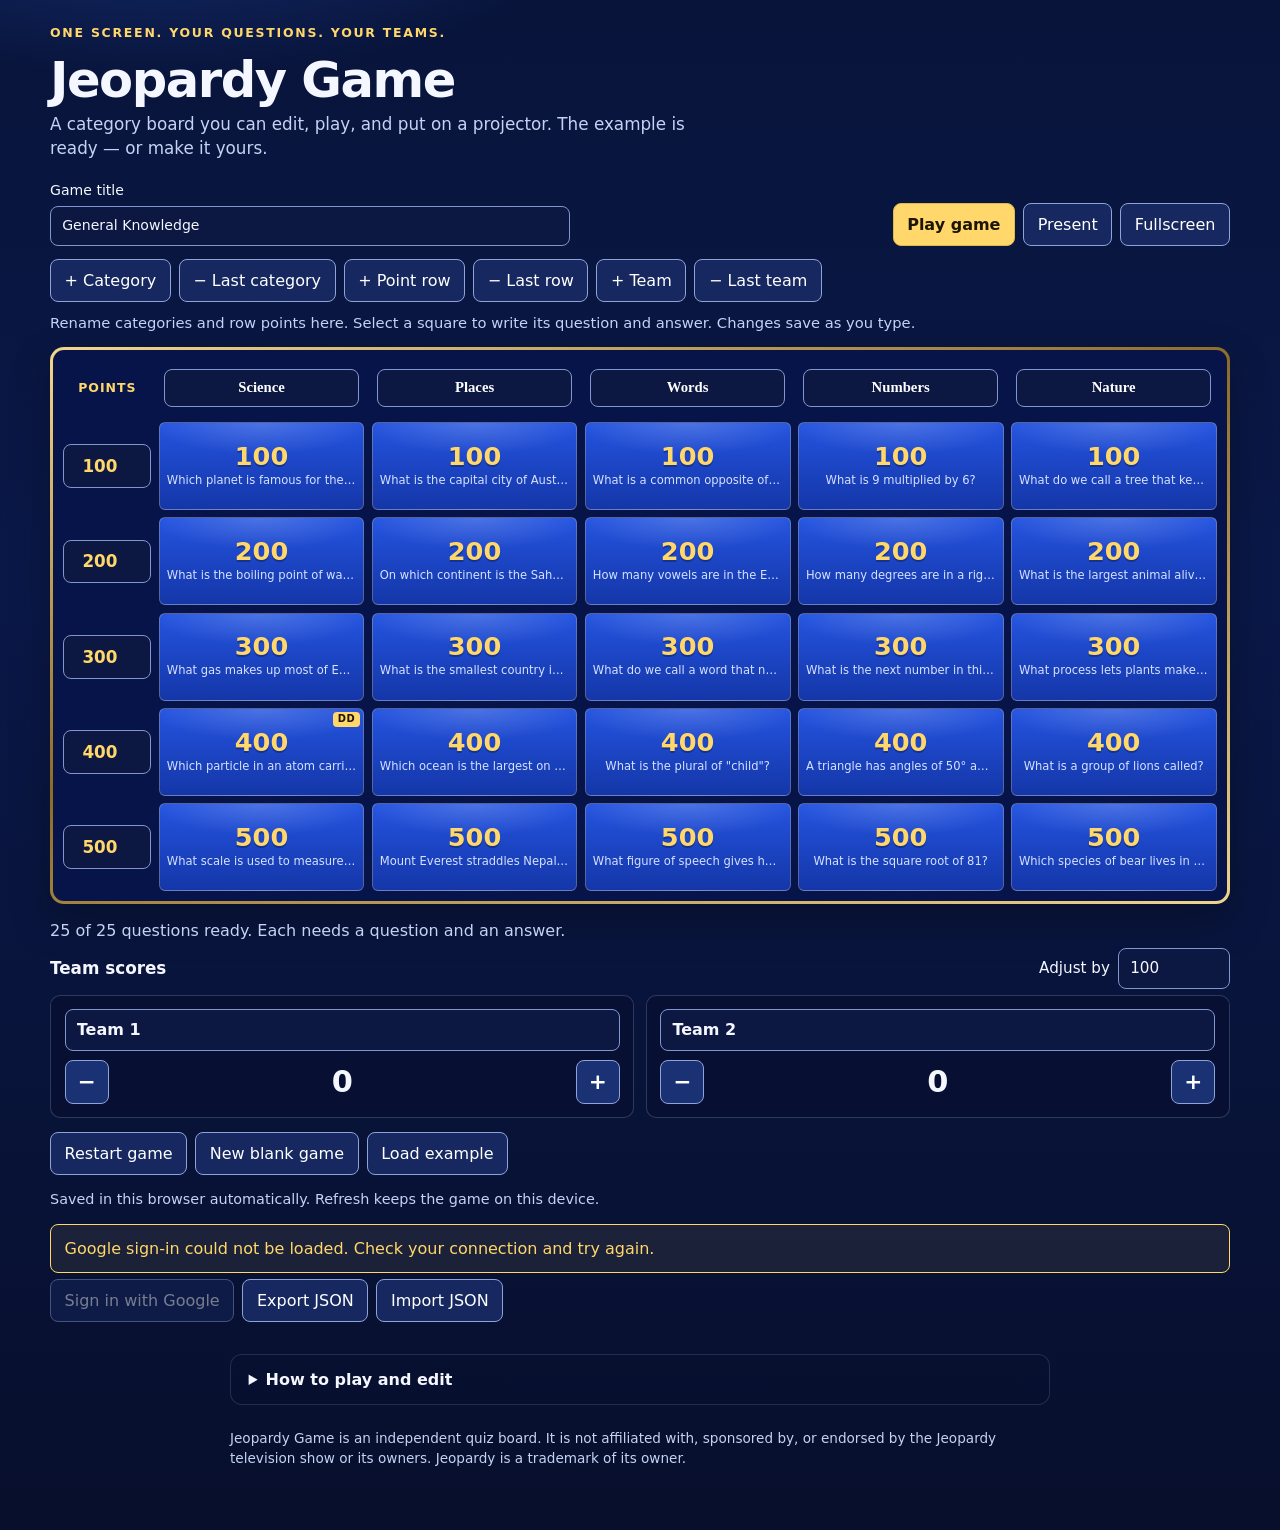
==== commit e95d5049: "Add Daily Double clues with a wager Mark any clue in the editor. On the board it stays hidden until " ====
--- a/index.html
+++ b/index.html
@@ -117,6 +117,9 @@
         <textarea id="edit-answer" maxlength="2000"></textarea>
       </label>
       <label class="check">
+        <input id="edit-daily-double" type="checkbox"> Daily Double
+      </label>
+      <label class="check">
         <input id="edit-played" type="checkbox"> Already played
       </label>
       <div class="dialog-actions">
@@ -129,7 +132,23 @@
         <h2 id="clue-heading"></h2>
         <button id="close-clue" class="btn" type="button">Back to grid · mark played</button>
       </div>
-      <div class="clue-stage">
+      <div id="dd-announce" class="dd-screen" hidden>
+        <p class="kicker">This clue is a</p>
+        <p class="dd-title">Daily Double</p>
+        <button id="dd-to-wager" class="btn primary" type="button">Place a wager</button>
+      </div>
+      <div id="dd-wager" class="dd-screen" hidden>
+        <p class="kicker">Daily Double</p>
+        <p class="dd-sub">Who is answering?</p>
+        <div id="dd-teams" class="dd-team-list"></div>
+        <label class="dd-wager-field">Wager
+          <input id="dd-amount" type="number" min="5" step="1" inputmode="numeric" autocomplete="off">
+        </label>
+        <p id="dd-wager-hint" class="help"></p>
+        <p id="dd-wager-error" class="warning" role="alert" hidden></p>
+        <button id="dd-show-clue" class="btn primary" type="button">Show the clue</button>
+      </div>
+      <div id="clue-stage" class="clue-stage">
         <button id="reveal" class="reveal" type="button">
           <span class="kicker">Question</span>
           <span id="clue-text" class="clue-text"></span>
@@ -152,6 +171,7 @@
       <li><strong>Name the teams</strong> before you play. You can add or remove teams in the editor. Removing a team deletes its score and asks you to confirm.</li>
       <li><strong>Play.</strong> A team picks a category and a point value. Click the square to show the question, then click again (or press Enter) to show the answer. There is no automatic judging.</li>
       <li><strong>Score by hand.</strong> While a question is open, + and − add or subtract that question’s points for one team. Scores may go below zero. Back to grid marks the square played, and it turns grey.</li>
+      <li><strong>Daily Double.</strong> Mark a clue in the editor. On the board it looks like any other square. When it is picked, the host sees Daily Double, chooses the team, and enters a wager from 5 up to the greater of that team’s score and the highest value on the board. Only that team gains or loses the wager.</li>
       <li><strong>Adjust on the grid.</strong> Set Adjust by, then use a team’s + or − to add or subtract that amount — a bonus, a correction, or a penalty you choose.</li>
       <li><strong>Present</strong> fills the window for a projector or TV. Team scores stay on screen when a question is open. Fullscreen hides the browser toolbar. Exit presentation (or Escape, when no question is open) returns to the page.</li>
       <li><strong>Restart game</strong> clears played squares and sets scores to zero. Questions, categories, point values, and team names stay. New blank game and Load example replace the current game. Each asks you to confirm.</li>
--- a/styles.css
+++ b/styles.css
@@ -640,7 +640,111 @@
 }
 
 .app.is-editing .cell {
+  position: relative;
   min-height: 5.5rem;
+}
+
+.dd-badge {
+  position: absolute;
+  top: 0.22rem;
+  right: 0.22rem;
+  padding: 0.05rem 0.28rem;
+  border-radius: 4px;
+  background: var(--gold);
+  color: #1c1503;
+  font-size: 0.62rem;
+  font-weight: 800;
+  letter-spacing: 0.06em;
+  line-height: 1.3;
+  text-shadow: none;
+}
+
+.dd-screen {
+  flex: 1 1 auto;
+  min-height: 0;
+  display: flex;
+  flex-direction: column;
+  align-items: center;
+  justify-content: center;
+  text-align: center;
+  overflow: hidden;
+  gap: clamp(0.35rem, 1.4vh, 0.9rem);
+  padding: 0.4rem 0.2rem;
+}
+
+.dd-title {
+  margin: 0;
+  max-width: 100%;
+  padding: 0 0.35rem;
+  font-family: "Bebas Neue", "Arial Narrow", "Franklin Gothic Medium", sans-serif;
+  font-size: clamp(1.8rem, min(11vh, 11vw), 7.5rem);
+  font-weight: 400;
+  letter-spacing: 0.04em;
+  line-height: 0.9;
+  text-transform: uppercase;
+}
+
+.dd-sub {
+  margin: 0;
+  font-size: clamp(1rem, 2.6vh, 1.5rem);
+}
+
+.dd-team-list {
+  display: flex;
+  flex-wrap: wrap;
+  justify-content: center;
+  gap: 0.35rem;
+  width: min(100%, 52rem);
+}
+
+.dd-team {
+  border: 1px solid #8ea4d8;
+  border-radius: 8px;
+  background: #16285f;
+  color: #fff;
+  padding: 0.28rem 0.7rem;
+  font-size: clamp(0.75rem, 1.8vh, 1rem);
+}
+
+.dd-team.is-selected {
+  background: var(--gold);
+  border-color: var(--gold-deep);
+  color: #1c1503;
+  font-weight: 700;
+}
+
+.dd-wager-field {
+  display: flex;
+  flex-direction: column;
+  gap: 0.25rem;
+  width: min(14rem, 100%);
+  font-size: 0.9rem;
+}
+
+.dd-wager-field input {
+  text-align: center;
+  font-size: clamp(1.15rem, 4vh, 2rem);
+  font-weight: 800;
+  padding: 0.3rem 0.5rem;
+}
+
+#dd-wager-hint {
+  margin: 0;
+  max-width: 40rem;
+  font-size: clamp(0.72rem, 1.7vh, 0.95rem);
+}
+
+#dd-wager .warning {
+  margin: 0;
+  max-width: 36rem;
+}
+
+body:not(.is-editing) #clue .score-btn.is-word {
+  width: auto;
+  min-width: 5.4rem;
+  height: auto;
+  min-height: 2rem;
+  padding: 0.2rem 0.55rem;
 }
 
 .app.is-editing .cell .value {
